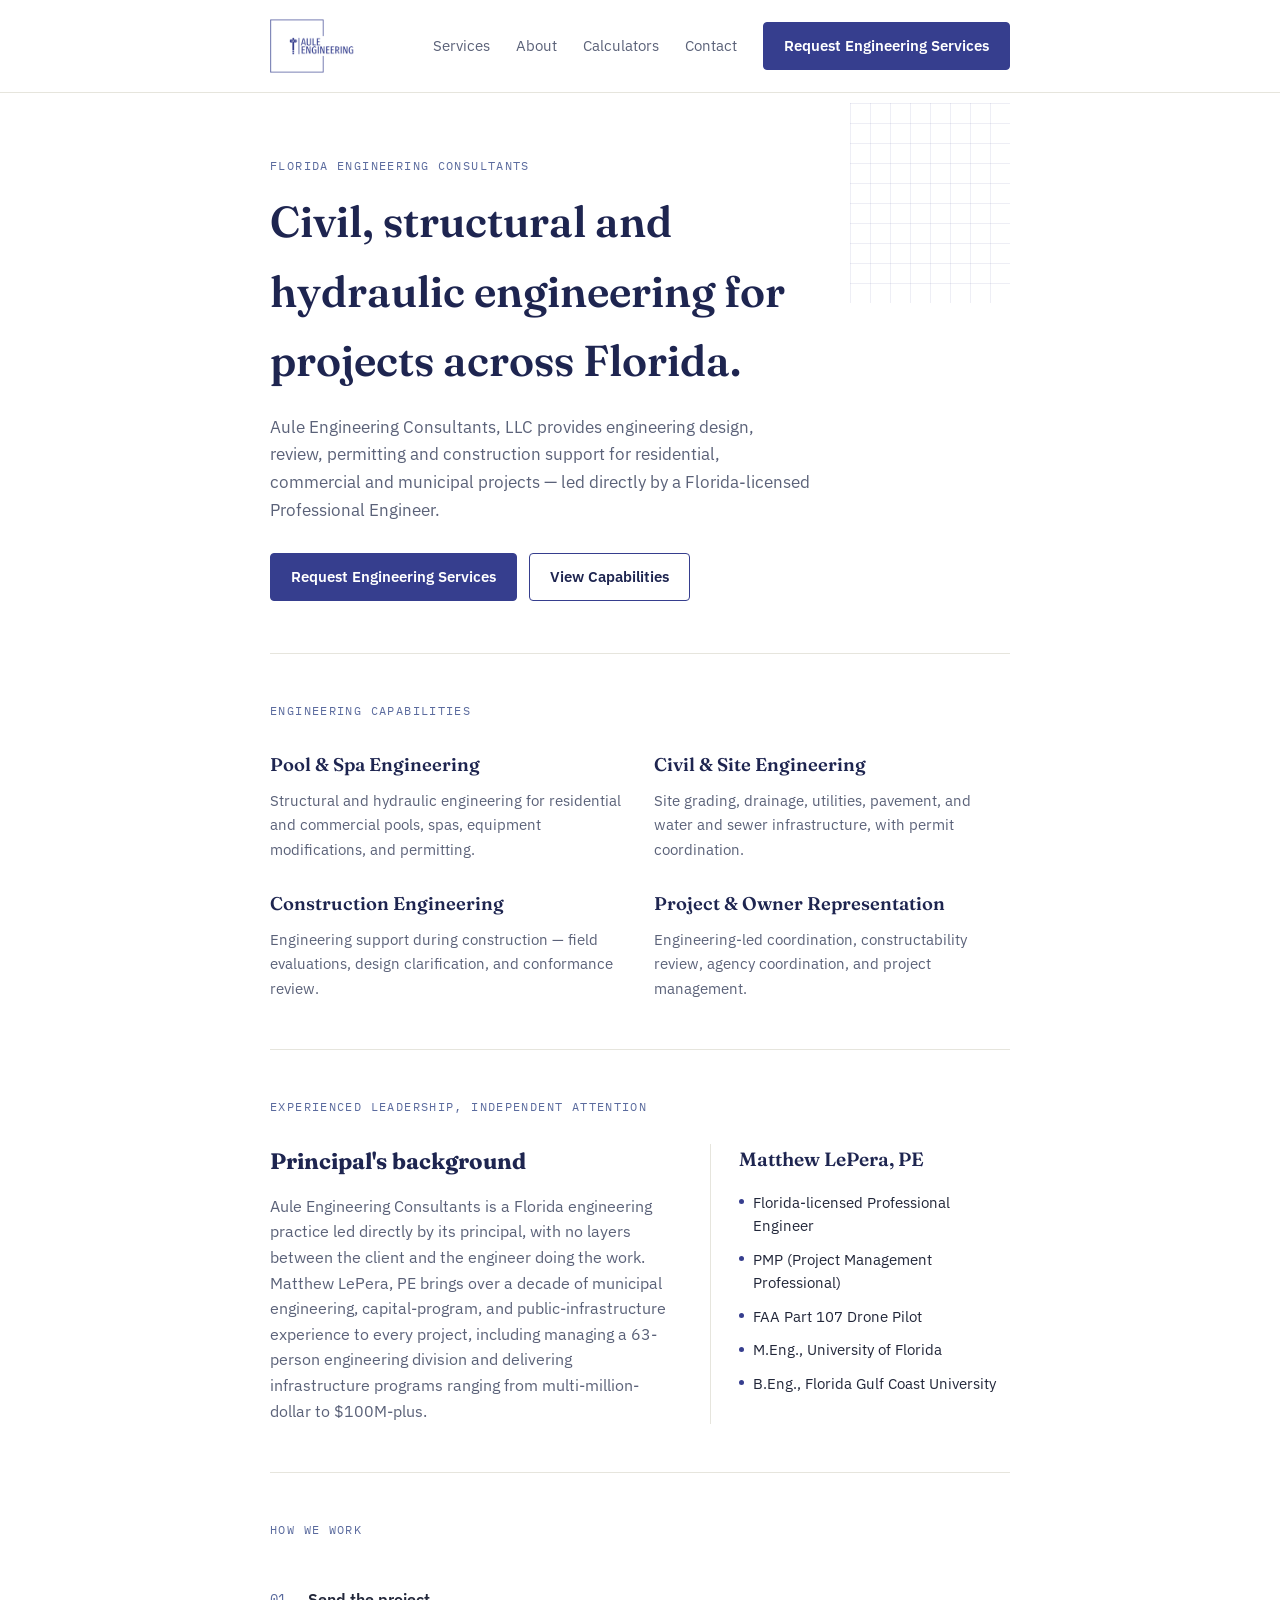
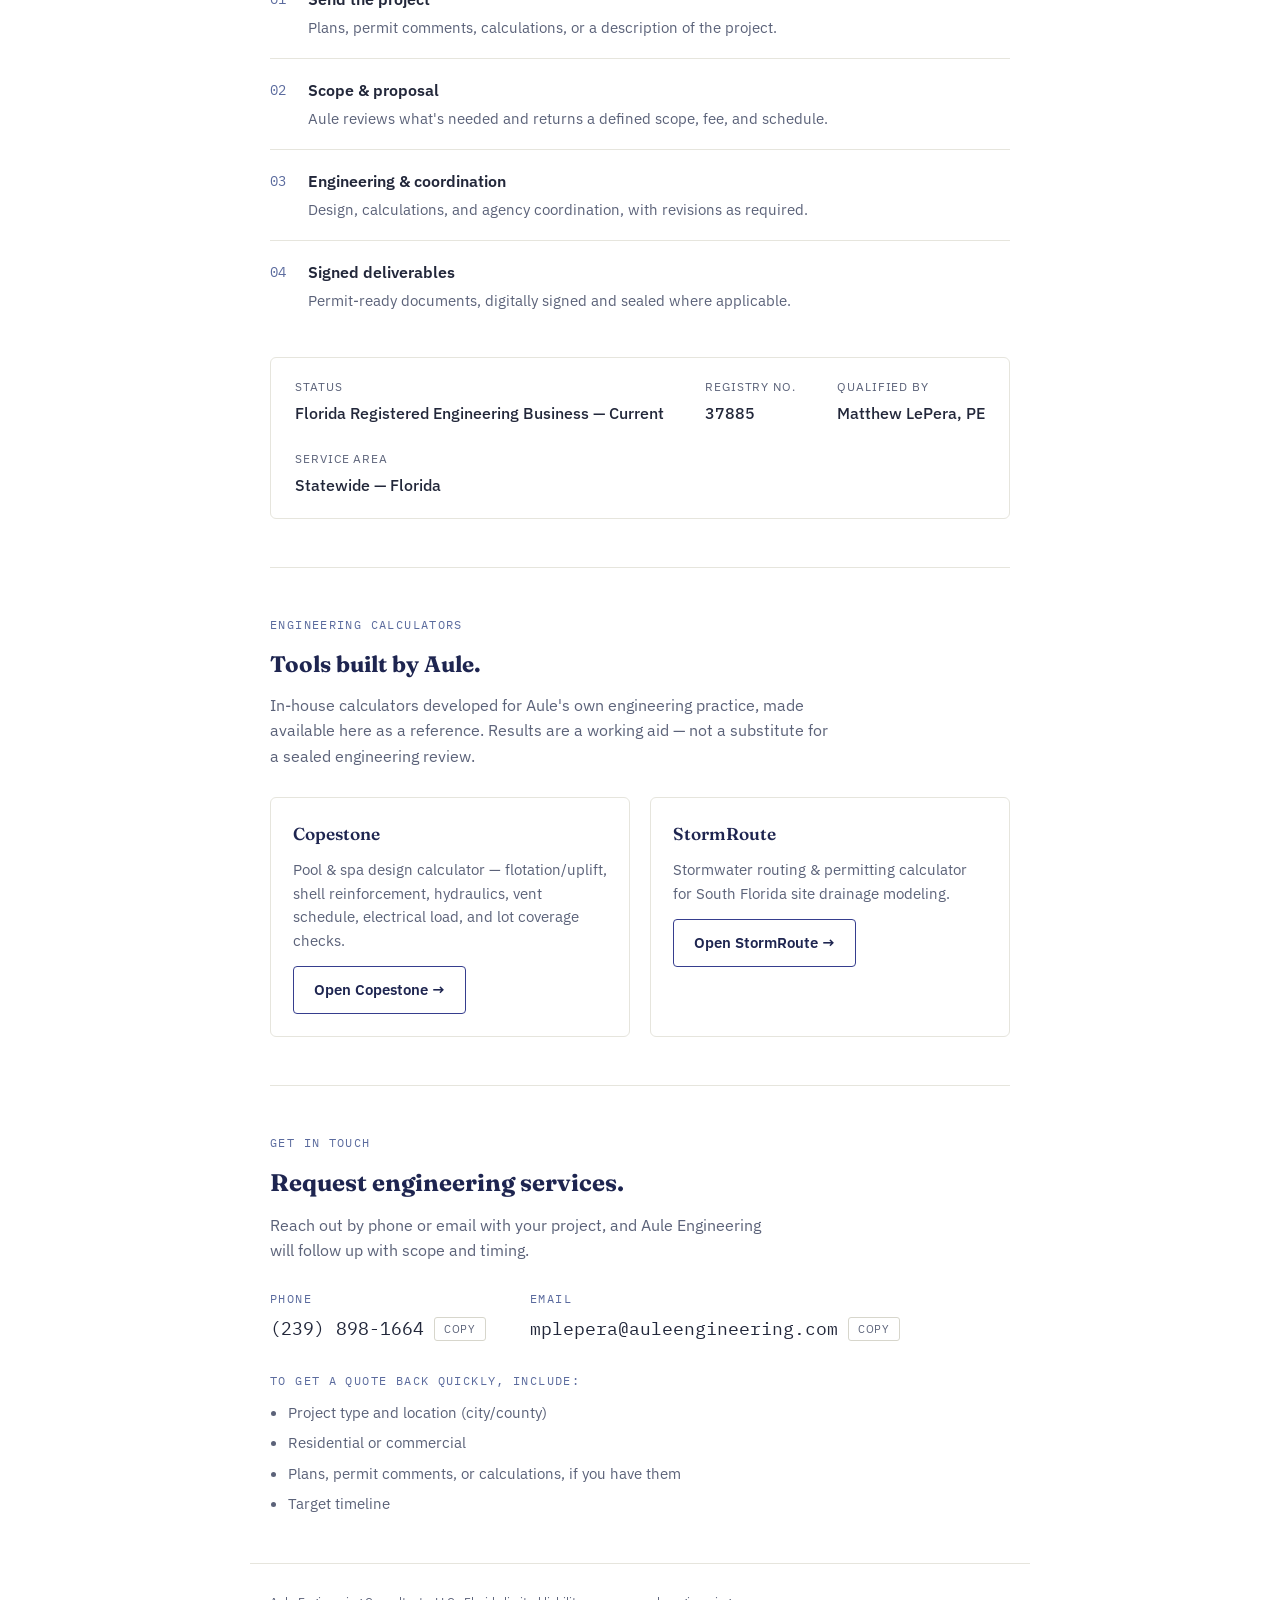
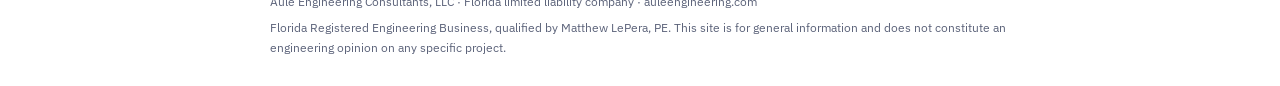
==== index.html @ a4d95a97 "Add files via upload" ====
<!doctype html>
<html lang="en">
<head>
<meta charset="utf-8">
<meta name="viewport" content="width=device-width, initial-scale=1">
<title>Aule Engineering</title>
<meta name="description" content="Aule Engineering Consultants, LLC — Florida engineering consulting: pool &amp; spa, civil &amp; site, construction engineering, and project representation.">
<link rel="icon" type="image/png" href="favicon.png">
<link rel="preconnect" href="https://fonts.googleapis.com">
<link rel="preconnect" href="https://fonts.gstatic.com" crossorigin>
<link href="https://fonts.googleapis.com/css2?family=Fraunces:opsz,wght@9..144,500;9..144,600;9..144,700&family=IBM+Plex+Sans:wght@400;500;600&family=IBM+Plex+Mono:wght@500&display=swap" rel="stylesheet">
<style>
  /* Layout concept: a quiet, white consulting-firm page — logo-led header,
     a calm hero, a four-part capability list, a credentialed principal
     bio, a plain-spoken process section, and a direct contact block.
     White background always (no dark-mode flip); the brand blue is used
     only as an accent. The blueprint motif survives only as one faint
     corner mark in the hero. */
  :root{
    --bg:#FFFFFF; --surface:#FFFFFF; --ink:#22273A; --muted:#5B6279;
    --navy:#1E2550; --brand:#363E8E; --slate:#5B6B9E;
    --line:#E6E5DD; --line-strong:#D7D6CC;
    --font-display:'Fraunces',Georgia,serif;
    --font-body:'IBM Plex Sans',system-ui,sans-serif;
    --font-mono:'IBM Plex Mono',ui-monospace,monospace;
    color-scheme:light;
  }
  /* Background is always white; the brand blue is used only as an accent,
     not swapped for a dark theme. */

  *{box-sizing:border-box}
  body{background:var(--bg); color:var(--ink); font-family:var(--font-body); line-height:1.6; margin:0;}
  .wrap{max-width:780px; margin-inline:auto; padding-inline:20px;}
  h1,h2,h3{font-family:var(--font-display); text-wrap:balance; margin:0; color:var(--navy);}
  p{margin:0;}
  a{color:inherit;}
  .eyebrow{
    font-family:var(--font-mono); font-size:.72rem; letter-spacing:.12em;
    text-transform:uppercase; color:var(--slate); display:block;
  }

  header{
    position:sticky; top:env(safe-area-inset-top,0px); z-index:5;
    background:var(--bg); border-bottom:1px solid var(--line);
  }
  .headrow{display:flex; align-items:center; justify-content:space-between; gap:16px; flex-wrap:wrap; padding-block:14px;}
  .mark{display:flex; align-items:center;}
  .mark .logo-img{height:64px; width:auto; flex:none;}
  nav{display:flex; align-items:center; gap:26px; flex-wrap:wrap;}
  nav a.navlink{font-size:.92rem; color:var(--muted); text-decoration:none; border-bottom:1px solid transparent;}
  nav a.navlink:hover{color:var(--brand); border-color:var(--brand);}

  .btn{
    font-family:var(--font-body); font-weight:600; font-size:.92rem;
    padding:11px 20px; border-radius:4px; border:1px solid var(--brand);
    cursor:pointer; background:none; color:var(--navy); text-decoration:none;
    display:inline-flex; align-items:center; gap:8px; white-space:nowrap;
  }
  .btn.solid{background:var(--brand); color:var(--bg); border-color:var(--brand);}
  .btn:focus-visible{outline:2px solid var(--brand); outline-offset:2px;}

  .hero{padding-block:64px 52px; position:relative; overflow:hidden;}
  .hero .grid-mark{
    position:absolute; right:-40px; top:10px; width:200px; height:200px;
    background-image:
      linear-gradient(rgba(54,62,142,.14) 1px, transparent 1px),
      linear-gradient(90deg, rgba(54,62,142,.14) 1px, transparent 1px);
    background-size:20px 20px; opacity:.6; pointer-events:none;
  }
  .hero h1{font-size:clamp(2rem,4.6vw,2.7rem); max-width:19ch; font-weight:600;}
  .hero p.lede{margin-top:18px; max-width:54ch; color:var(--muted); font-size:1.08rem;}
  .hero .ctarow{display:flex; gap:12px; margin-top:30px; flex-wrap:wrap;}

  section{padding-block:48px; border-top:1px solid var(--line);}
  .cap-grid{display:grid; grid-template-columns:1fr 1fr; gap:28px; margin-top:30px;}
  @media (max-width:560px){ .cap-grid{grid-template-columns:1fr;} }
  .cap{min-width:0;}
  .cap h3{font-size:1.15rem; font-weight:600;}
  .cap p{margin-top:8px; color:var(--muted); font-size:.96rem;}

  .about-grid{display:flex; gap:40px; margin-top:28px; flex-wrap:wrap;}
  .about-bio{flex:1 1 360px; min-width:0;}
  .about-bio p{color:var(--muted); font-size:1rem; margin-top:14px;}
  .creds{flex:1 1 260px; min-width:0; border-left:1px solid var(--line); padding-left:28px;}
  @media (max-width:640px){ .creds{border-left:none; padding-left:0; border-top:1px solid var(--line); padding-top:20px;} }
  .creds .who{font-family:var(--font-display); font-size:1.2rem; font-weight:600; color:var(--navy);}
  .creds ul{list-style:none; margin:16px 0 0; padding:0; display:flex; flex-direction:column; gap:10px;}
  .creds li{font-size:.92rem; color:var(--ink); padding-left:14px; position:relative;}
  .creds li::before{content:""; position:absolute; left:0; top:.55em; width:5px; height:5px; background:var(--brand); border-radius:50%;}

  .steps{display:flex; flex-direction:column; gap:0; margin-top:28px;}
  .step{display:flex; gap:20px; padding-block:18px; border-top:1px solid var(--line);}
  .step:first-child{border-top:none;}
  .step .idx{font-family:var(--font-mono); color:var(--slate); font-size:.85rem; min-width:2.2ch; padding-top:3px;}
  .step .title{font-weight:600; font-size:1.02rem;}
  .step .desc{color:var(--muted); font-size:.94rem; margin-top:4px;}

  .reg-strip{
    margin-top:26px; border:1px solid var(--line); border-radius:6px; background:var(--surface);
    padding:20px 24px; display:flex; flex-wrap:wrap; gap:24px; justify-content:space-between;
  }
  .reg-item .k{font-size:.72rem; letter-spacing:.08em; text-transform:uppercase; color:var(--muted); display:block; margin-bottom:4px;}
  .reg-item .v{font-size:.98rem; font-weight:500;}
  .reg-strip a{color:var(--brand); text-decoration:underline; text-underline-offset:2px;}

  .tools-grid{display:grid; grid-template-columns:1fr 1fr; gap:20px; margin-top:28px;}
  @media (max-width:560px){ .tools-grid{grid-template-columns:1fr;} }
  .tool-card{border:1px solid var(--line); border-radius:6px; padding:22px; display:flex; flex-direction:column; gap:10px;}
  .tool-card h3{font-size:1.08rem; font-weight:600;}
  .tool-card p{color:var(--muted); font-size:.92rem;}
  .tool-card .btn{align-self:flex-start; margin-top:4px;}
  .tool-card .soon{font-family:var(--font-mono); font-size:.72rem; letter-spacing:.08em; text-transform:uppercase; color:var(--slate);}

  .contact-grid{display:flex; gap:40px; flex-wrap:wrap; margin-top:26px;}
  .contact-item{min-width:220px;}
  .contact-item .v{font-family:var(--font-mono); font-size:1.15rem; margin-top:6px; display:flex; align-items:center; gap:10px; flex-wrap:wrap;}
  .copybtn{
    font-family:var(--font-body); font-size:.68rem; letter-spacing:.06em; text-transform:uppercase;
    border:1px solid var(--line-strong); background:none; color:var(--muted); border-radius:3px;
    padding:4px 9px; cursor:pointer;
  }
  .copybtn:hover{border-color:var(--brand); color:var(--brand);}
  .copybtn[data-done="1"]{color:var(--brand); border-color:var(--brand);}
  .intake-note{margin-top:28px; max-width:56ch;}
  .intake-note .eyebrow{margin-bottom:8px;}
  .intake-note ul{margin:10px 0 0; padding-left:18px; color:var(--muted); font-size:.95rem; display:flex; flex-direction:column; gap:6px;}

  footer{padding-block:28px; padding-bottom:calc(28px + env(safe-area-inset-bottom,0px)); border-top:1px solid var(--line);}
  footer p{font-family:var(--font-body); font-size:.78rem; color:var(--muted); line-height:1.6;}
  footer p + p{margin-top:6px;}
</style>
</head>
<body>
<header>
  <div class="wrap headrow">
    <div class="mark">
      <img src="logo.png" alt="Aule Engineering" class="logo-img">
    </div>
    <nav>
      <a class="navlink" href="#services">Services</a>
      <a class="navlink" href="#about">About</a>
      <a class="navlink" href="#tools">Calculators</a>
      <a class="navlink" href="#contact">Contact</a>
      <a class="btn solid" href="#contact">Request Engineering Services</a>
    </nav>
  </div>
</header>

<main class="wrap">
  <section class="hero" style="border-top:none;">
    <div class="grid-mark" aria-hidden="true"></div>
    <span class="eyebrow">Florida Engineering Consultants</span>
    <h1 style="margin-top:12px;">Civil, structural and hydraulic engineering for projects across Florida.</h1>
    <p class="lede">Aule Engineering Consultants, LLC provides engineering design, review, permitting and construction support for residential, commercial and municipal projects &mdash; led directly by a Florida-licensed Professional Engineer.</p>
    <div class="ctarow">
      <a class="btn solid" href="#contact">Request Engineering Services</a>
      <a class="btn" href="#services">View Capabilities</a>
    </div>
  </section>

  <section id="services">
    <span class="eyebrow">Engineering Capabilities</span>
    <div class="cap-grid">
      <div class="cap">
        <h3>Pool &amp; Spa Engineering</h3>
        <p>Structural and hydraulic engineering for residential and commercial pools, spas, equipment modifications, and permitting.</p>
      </div>
      <div class="cap">
        <h3>Civil &amp; Site Engineering</h3>
        <p>Site grading, drainage, utilities, pavement, and water and sewer infrastructure, with permit coordination.</p>
      </div>
      <div class="cap">
        <h3>Construction Engineering</h3>
        <p>Engineering support during construction &mdash; field evaluations, design clarification, and conformance review.</p>
      </div>
      <div class="cap">
        <h3>Project &amp; Owner Representation</h3>
        <p>Engineering-led coordination, constructability review, agency coordination, and project management.</p>
      </div>
    </div>
  </section>

  <section id="about">
    <span class="eyebrow">Experienced Leadership, Independent Attention</span>
    <div class="about-grid">
      <div class="about-bio">
        <h2 style="font-size:1.4rem;">Principal's background</h2>
        <p>Aule Engineering Consultants is a Florida engineering practice led directly by its principal, with no layers between the client and the engineer doing the work. Matthew LePera, PE brings over a decade of municipal engineering, capital-program, and public-infrastructure experience to every project, including managing a 63-person engineering division and delivering infrastructure programs ranging from multi-million-dollar to $100M-plus.</p>
      </div>
      <div class="creds">
        <div class="who">Matthew LePera, PE</div>
        <ul>
          <li>Florida-licensed Professional Engineer</li>
          <li>PMP (Project Management Professional)</li>
          <li>FAA Part 107 Drone Pilot</li>
          <li>M.Eng., University of Florida</li>
          <li>B.Eng., Florida Gulf Coast University</li>
        </ul>
      </div>
    </div>
  </section>

  <section>
    <span class="eyebrow">How We Work</span>
    <div class="steps">
      <div class="step">
        <div class="idx">01</div>
        <div><div class="title">Send the project</div><div class="desc">Plans, permit comments, calculations, or a description of the project.</div></div>
      </div>
      <div class="step">
        <div class="idx">02</div>
        <div><div class="title">Scope &amp; proposal</div><div class="desc">Aule reviews what's needed and returns a defined scope, fee, and schedule.</div></div>
      </div>
      <div class="step">
        <div class="idx">03</div>
        <div><div class="title">Engineering &amp; coordination</div><div class="desc">Design, calculations, and agency coordination, with revisions as required.</div></div>
      </div>
      <div class="step">
        <div class="idx">04</div>
        <div><div class="title">Signed deliverables</div><div class="desc">Permit-ready documents, digitally signed and sealed where applicable.</div></div>
      </div>
    </div>
    <div class="reg-strip">
      <div class="reg-item">
        <span class="k">Status</span>
        <span class="v">Florida Registered Engineering Business &mdash; Current</span>
      </div>
      <div class="reg-item">
        <span class="k">Registry No.</span>
        <span class="v">37885</span>
      </div>
      <div class="reg-item">
        <span class="k">Qualified By</span>
        <span class="v">Matthew LePera, PE</span>
      </div>
      <div class="reg-item">
        <span class="k">Service Area</span>
        <span class="v">Statewide &mdash; Florida</span>
      </div>
    </div>
  </section>

  <section id="tools">
    <span class="eyebrow">Engineering Calculators</span>
    <h2 style="margin-top:12px; font-size:1.4rem;">Tools built by Aule.</h2>
    <p style="color:var(--muted); margin-top:10px; max-width:56ch;">In-house calculators developed for Aule's own engineering practice, made available here as a reference. Results are a working aid &mdash; not a substitute for a sealed engineering review.</p>
    <div class="tools-grid">
      <div class="tool-card">
        <h3>Copestone</h3>
        <p>Pool &amp; spa design calculator &mdash; flotation/uplift, shell reinforcement, hydraulics, vent schedule, electrical load, and lot coverage checks.</p>
        <a class="btn" href="https://copestone.onrender.com" target="_blank" rel="noopener">Open Copestone &rarr;</a>
      </div>
      <div class="tool-card">
        <h3>StormRoute</h3>
        <p>Stormwater routing &amp; permitting calculator for South Florida site drainage modeling.</p>
        <a class="btn" href="https://hydraulic-modeling.onrender.com" target="_blank" rel="noopener">Open StormRoute &rarr;</a>
      </div>
    </div>
  </section>

  <section id="contact" style="border-bottom:none;">
    <span class="eyebrow">Get in Touch</span>
    <h2 style="margin-top:12px; font-size:1.5rem;">Request engineering services.</h2>
    <p style="color:var(--muted); margin-top:10px; max-width:50ch;">Reach out by phone or email with your project, and Aule Engineering will follow up with scope and timing.</p>
    <div class="contact-grid">
      <div class="contact-item">
        <span class="eyebrow">Phone</span>
        <div class="v">
          <span id="phoneText">(239) 898-1664</span>
          <button class="copybtn" id="copyPhone" type="button">Copy</button>
        </div>
      </div>
      <div class="contact-item">
        <span class="eyebrow">Email</span>
        <div class="v">
          <span id="emailText">mplepera@auleengineering.com</span>
          <button class="copybtn" id="copyEmail" type="button">Copy</button>
        </div>
      </div>
    </div>
    <div class="intake-note">
      <span class="eyebrow">To get a quote back quickly, include:</span>
      <ul>
        <li>Project type and location (city/county)</li>
        <li>Residential or commercial</li>
        <li>Plans, permit comments, or calculations, if you have them</li>
        <li>Target timeline</li>
      </ul>
    </div>
  </section>
</main>

<footer class="wrap">
  <p>Aule Engineering Consultants, LLC &middot; Florida limited liability company &middot; auleengineering.com</p>
  <p>Florida Registered Engineering Business, qualified by Matthew LePera, PE. This site is for general information and does not constitute an engineering opinion on any specific project.</p>
</footer>

<script>
  function wireCopy(btnId, textId){
    var btn = document.getElementById(btnId);
    var el = document.getElementById(textId);
    if(!btn || !el) return;
    btn.addEventListener('click', function(){
      var value = el.textContent;
      function done(){
        btn.textContent = 'Copied';
        btn.setAttribute('data-done','1');
        setTimeout(function(){ btn.textContent='Copy'; btn.removeAttribute('data-done'); }, 1600);
      }
      try{
        navigator.clipboard.writeText(value).then(done).catch(function(){
          try{
            var range = document.createRange();
            range.selectNodeContents(el);
            var sel = window.getSelection();
            sel.removeAllRanges();
            sel.addRange(range);
            done();
          }catch(e){}
        });
      }catch(e){
        try{
          var range = document.createRange();
          range.selectNodeContents(el);
          var sel = window.getSelection();
          sel.removeAllRanges();
          sel.addRange(range);
          done();
        }catch(e2){}
      }
    });
  }
  wireCopy('copyPhone','phoneText');
  wireCopy('copyEmail','emailText');
</script>
</body>
</html>
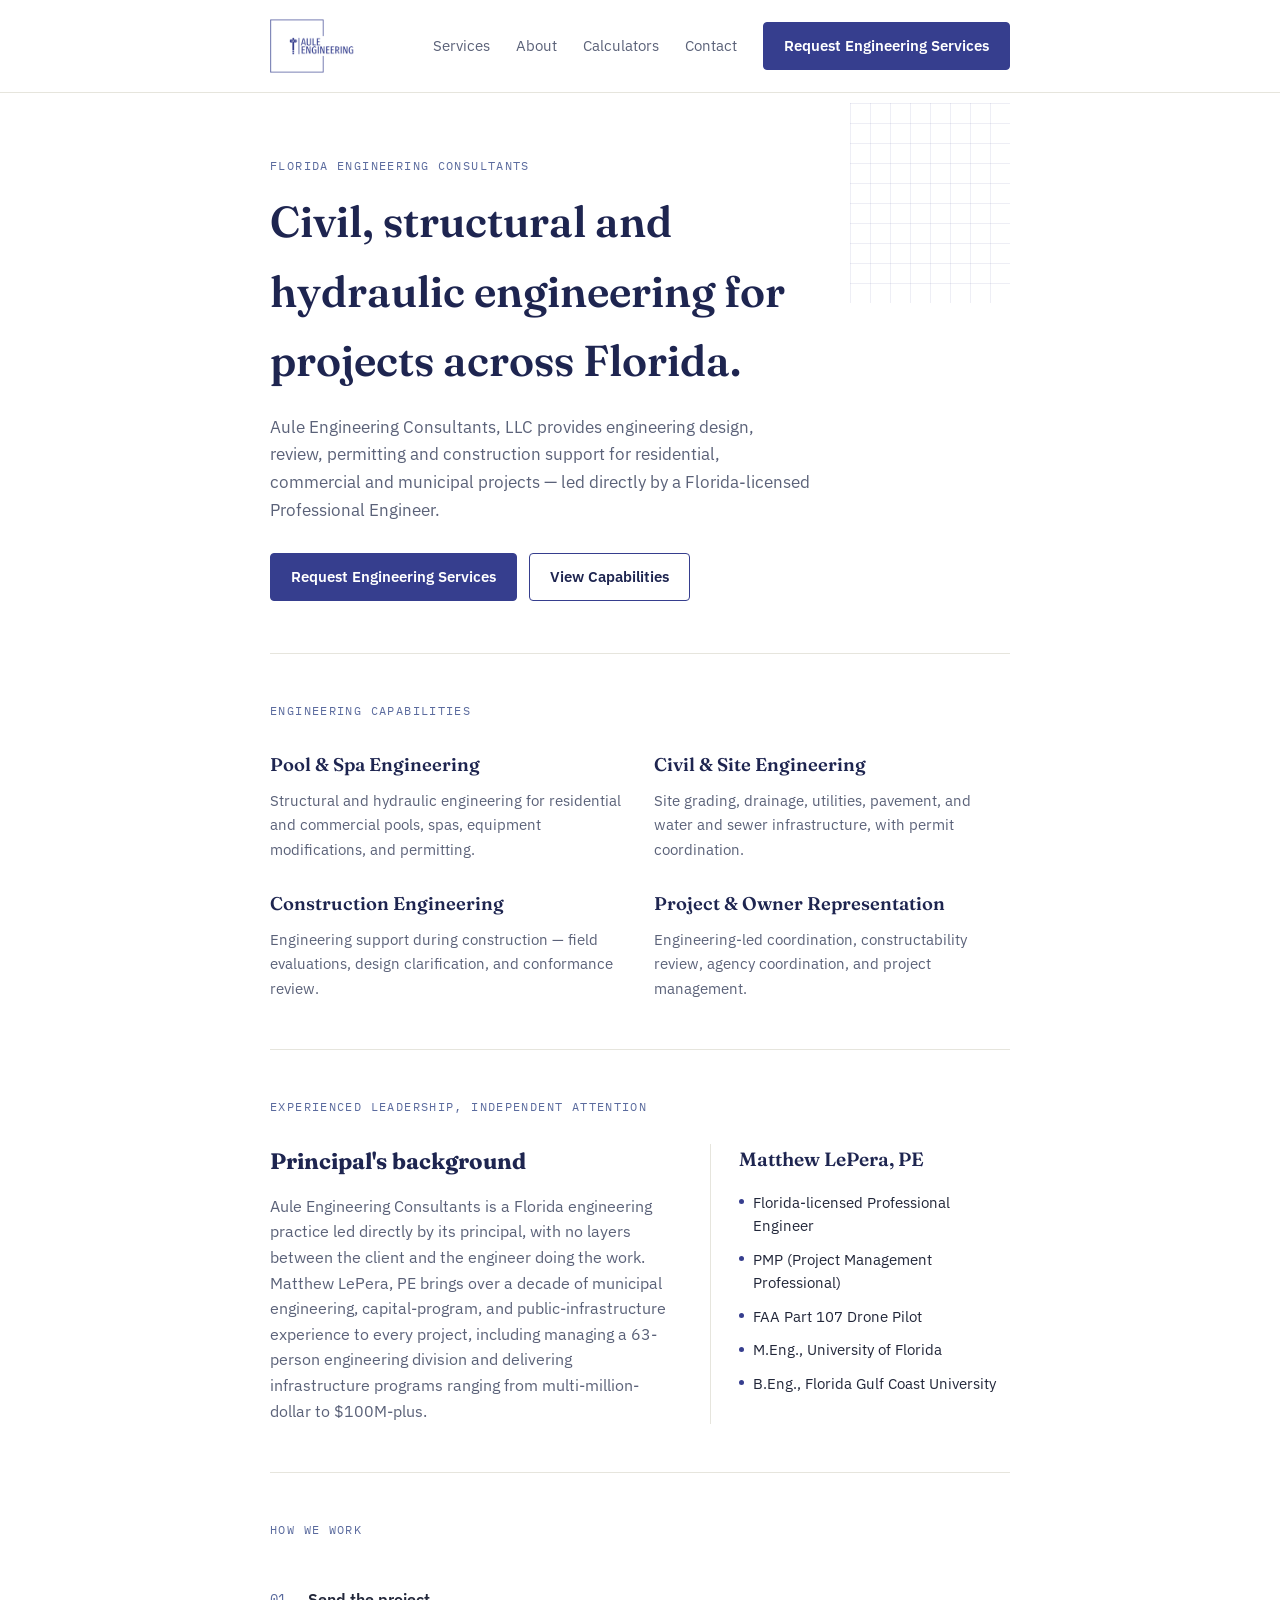
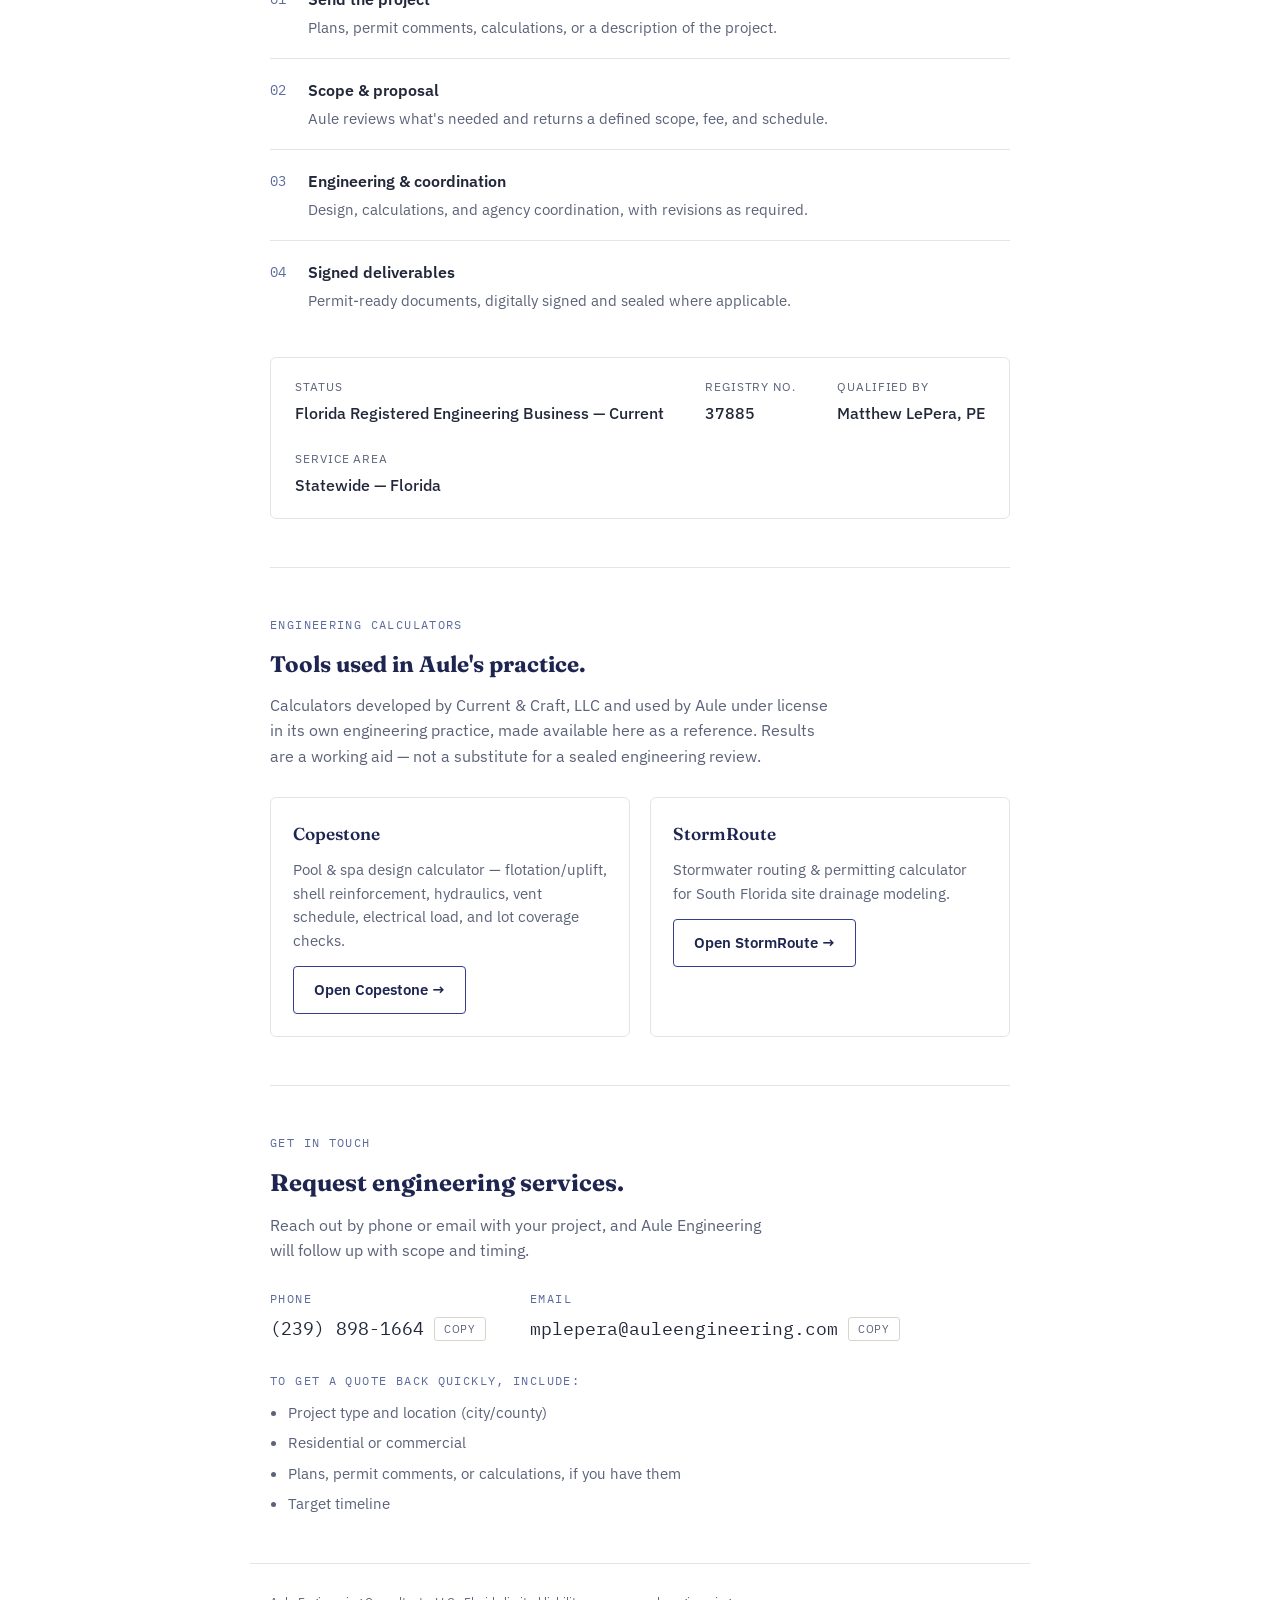
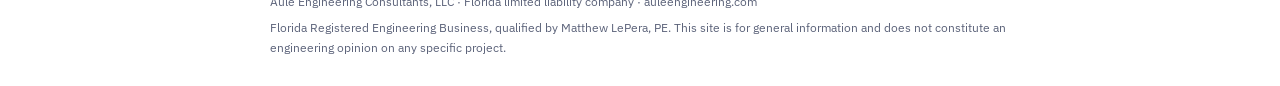
==== commit 3c493b3a: "Add files via upload" ====
--- a/index.html
+++ b/index.html
@@ -242,8 +242,8 @@
 
   <section id="tools">
     <span class="eyebrow">Engineering Calculators</span>
-    <h2 style="margin-top:12px; font-size:1.4rem;">Tools built by Aule.</h2>
-    <p style="color:var(--muted); margin-top:10px; max-width:56ch;">In-house calculators developed for Aule's own engineering practice, made available here as a reference. Results are a working aid &mdash; not a substitute for a sealed engineering review.</p>
+    <h2 style="margin-top:12px; font-size:1.4rem;">Tools used in Aule's practice.</h2>
+    <p style="color:var(--muted); margin-top:10px; max-width:56ch;">Calculators developed by Current &amp; Craft, LLC and used by Aule under license in its own engineering practice, made available here as a reference. Results are a working aid &mdash; not a substitute for a sealed engineering review.</p>
     <div class="tools-grid">
       <div class="tool-card">
         <h3>Copestone</h3>
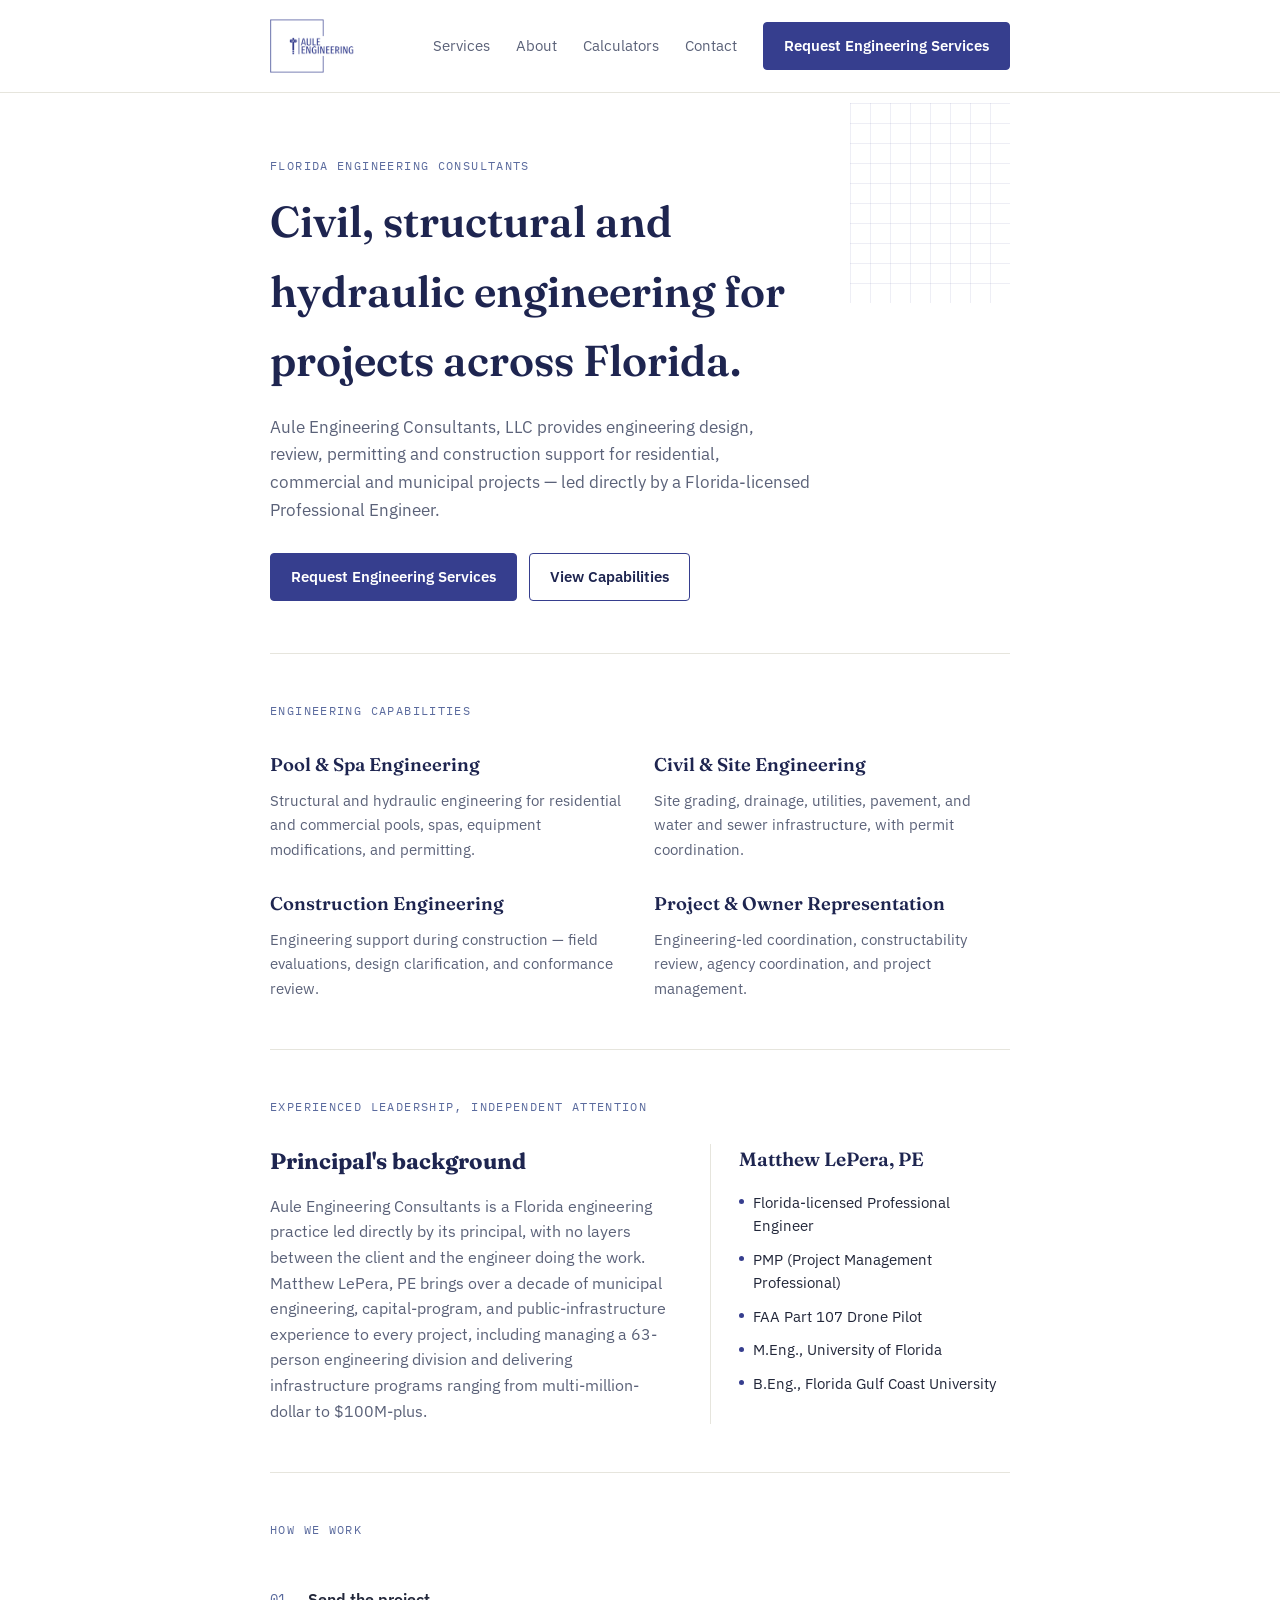
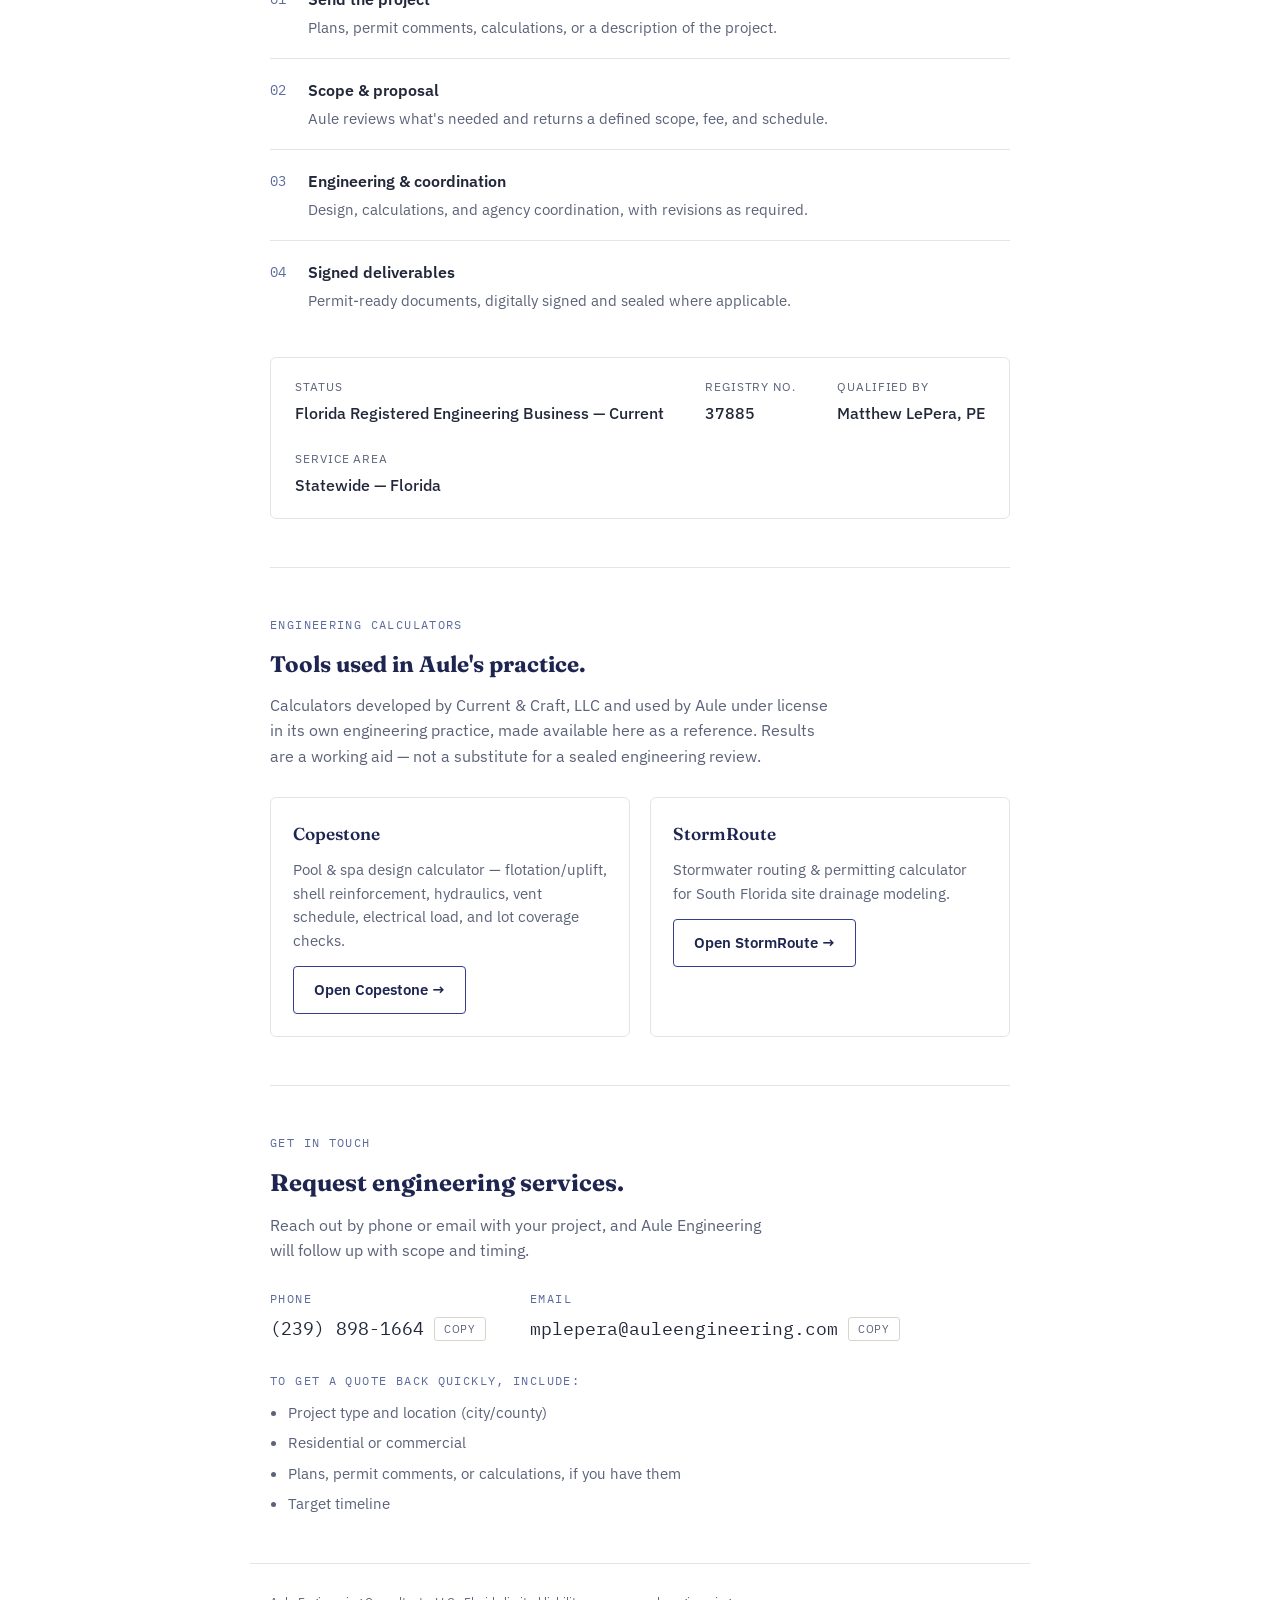
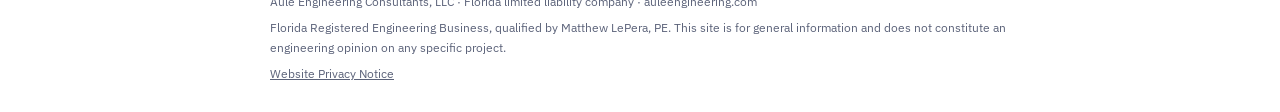
==== commit 88de0fe9: "privacy: remove auto GA tag, require opt-in and link disclosure for Aule" ====
--- a/index.html
+++ b/index.html
@@ -9,6 +9,8 @@
 <link rel="preconnect" href="https://fonts.googleapis.com">
 <link rel="preconnect" href="https://fonts.gstatic.com" crossorigin>
 <link href="https://fonts.googleapis.com/css2?family=Fraunces:opsz,wght@9..144,500;9..144,600;9..144,700&family=IBM+Plex+Sans:wght@400;500;600&family=IBM+Plex+Mono:wght@500&display=swap" rel="stylesheet">
+<!-- Google Analytics is blocked until affirmative consent. -->
+<script defer src="privacy-analytics.js"></script>
 <style>
   /* Layout concept: a quiet, white consulting-firm page — logo-led header,
      a calm hero, a four-part capability list, a credentialed principal
@@ -248,12 +250,12 @@
       <div class="tool-card">
         <h3>Copestone</h3>
         <p>Pool &amp; spa design calculator &mdash; flotation/uplift, shell reinforcement, hydraulics, vent schedule, electrical load, and lot coverage checks.</p>
-        <a class="btn" href="https://copestone.onrender.com" target="_blank" rel="noopener">Open Copestone &rarr;</a>
+        <a class="btn" href="https://copestone.onrender.com" target="_blank" rel="noopener" data-tool="copestone">Open Copestone &rarr;</a>
       </div>
       <div class="tool-card">
         <h3>StormRoute</h3>
         <p>Stormwater routing &amp; permitting calculator for South Florida site drainage modeling.</p>
-        <a class="btn" href="https://hydraulic-modeling.onrender.com" target="_blank" rel="noopener">Open StormRoute &rarr;</a>
+        <a class="btn" href="https://hydraulic-modeling.onrender.com" target="_blank" rel="noopener" data-tool="stormroute">Open StormRoute &rarr;</a>
       </div>
     </div>
   </section>
@@ -293,6 +295,7 @@
 <footer class="wrap">
   <p>Aule Engineering Consultants, LLC &middot; Florida limited liability company &middot; auleengineering.com</p>
   <p>Florida Registered Engineering Business, qualified by Matthew LePera, PE. This site is for general information and does not constitute an engineering opinion on any specific project.</p>
+  <p><a href="privacy.html">Website Privacy Notice</a></p>
 </footer>
 
 <script>
@@ -332,6 +335,72 @@
   }
   wireCopy('copyPhone','phoneText');
   wireCopy('copyEmail','emailText');
+
+  // GA4 click tracking for the calculator cards: fires "calculator_click"
+  // with which tool was opened, separate from the generic outbound-link
+  // event GA's Enhanced Measurement already sends -- this is the one to
+  // filter by in reports.
+  document.querySelectorAll('.tool-card a[data-tool]').forEach(function(a){
+    a.addEventListener('click', function(){
+      if (window.auleAnalyticsAllowed && typeof gtag === 'function') {
+        gtag('event', 'calculator_click', { tool: a.getAttribute('data-tool') });
+      }
+    });
+  });
+
+  // ---- Lead and interest events (GA4) ----
+  function ga(name, params){
+    try { if (window.auleAnalyticsAllowed && typeof gtag === 'function') gtag('event', name, params || {}); } catch(e){}
+  }
+
+  // Phone / email intent: Copy buttons, plus any tel:/mailto: link clicks.
+  var cp = document.getElementById('copyPhone');
+  var ce = document.getElementById('copyEmail');
+  if (cp) cp.addEventListener('click', function(){ ga('contact_phone_click', { method: 'copy' }); });
+  if (ce) ce.addEventListener('click', function(){ ga('contact_email_click', { method: 'copy' }); });
+  document.addEventListener('click', function(e){
+    var a = e.target.closest && e.target.closest('a[href^="tel:"], a[href^="mailto:"]');
+    if (!a) return;
+    ga(a.href.indexOf('tel:') === 0 ? 'contact_phone_click' : 'contact_email_click', { method: 'link' });
+  });
+
+  // "Request Engineering Services" buttons.
+  document.querySelectorAll('a.btn.solid[href="#contact"]').forEach(function(a){
+    a.addEventListener('click', function(){ ga('request_services_click'); });
+  });
+
+  // Section views (fires once per section per visit, when 50% visible).
+  // service_section_view stands in for service-page views on this one-page site.
+  if ('IntersectionObserver' in window) {
+    var names = { services: 'service_section_view', about: 'about_section_view', tools: 'tools_section_view', contact: 'contact_section_view' };
+    var io = new IntersectionObserver(function(entries){
+      entries.forEach(function(en){
+        if (en.isIntersecting && names[en.target.id]) {
+          ga(names[en.target.id]);
+          io.unobserve(en.target);
+        }
+      });
+    }, { threshold: 0.5 });
+    Object.keys(names).forEach(function(id){
+      var el = document.getElementById(id);
+      if (el) io.observe(el);
+    });
+  }
+
+  // qualified_engagement: 60 seconds of ACTIVE time (tab visible and the
+  // visitor scrolled/clicked/typed/moved within the last 30 seconds).
+  (function(){
+    var active = 0, last = Date.now(), fired = false;
+    function touch(){ last = Date.now(); }
+    ['scroll','click','keydown','mousemove','touchstart'].forEach(function(t){
+      window.addEventListener(t, touch, { passive: true });
+    });
+    setInterval(function(){
+      if (fired) return;
+      if (document.visibilityState === 'visible' && Date.now() - last < 30000) active++;
+      if (active >= 60) { fired = true; ga('qualified_engagement', { seconds: 60 }); }
+    }, 1000);
+  })();
 </script>
 </body>
 </html>
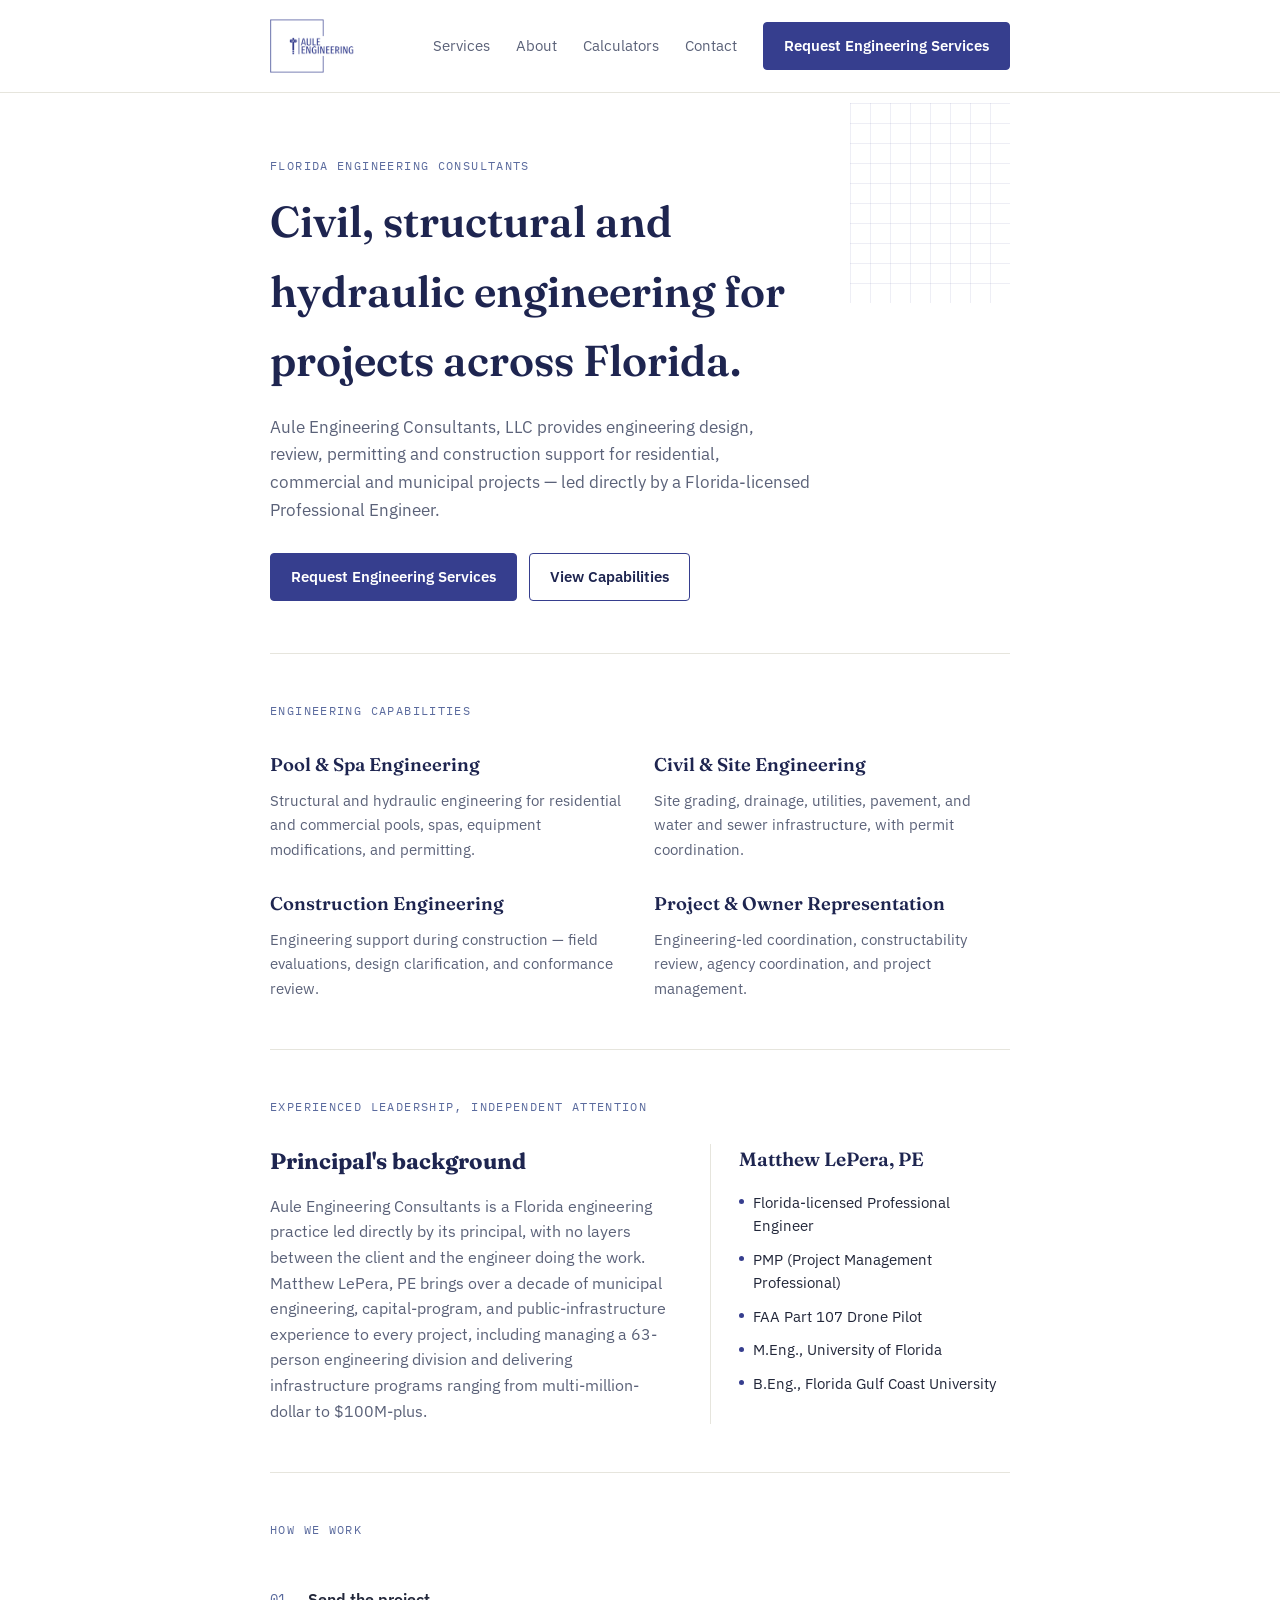
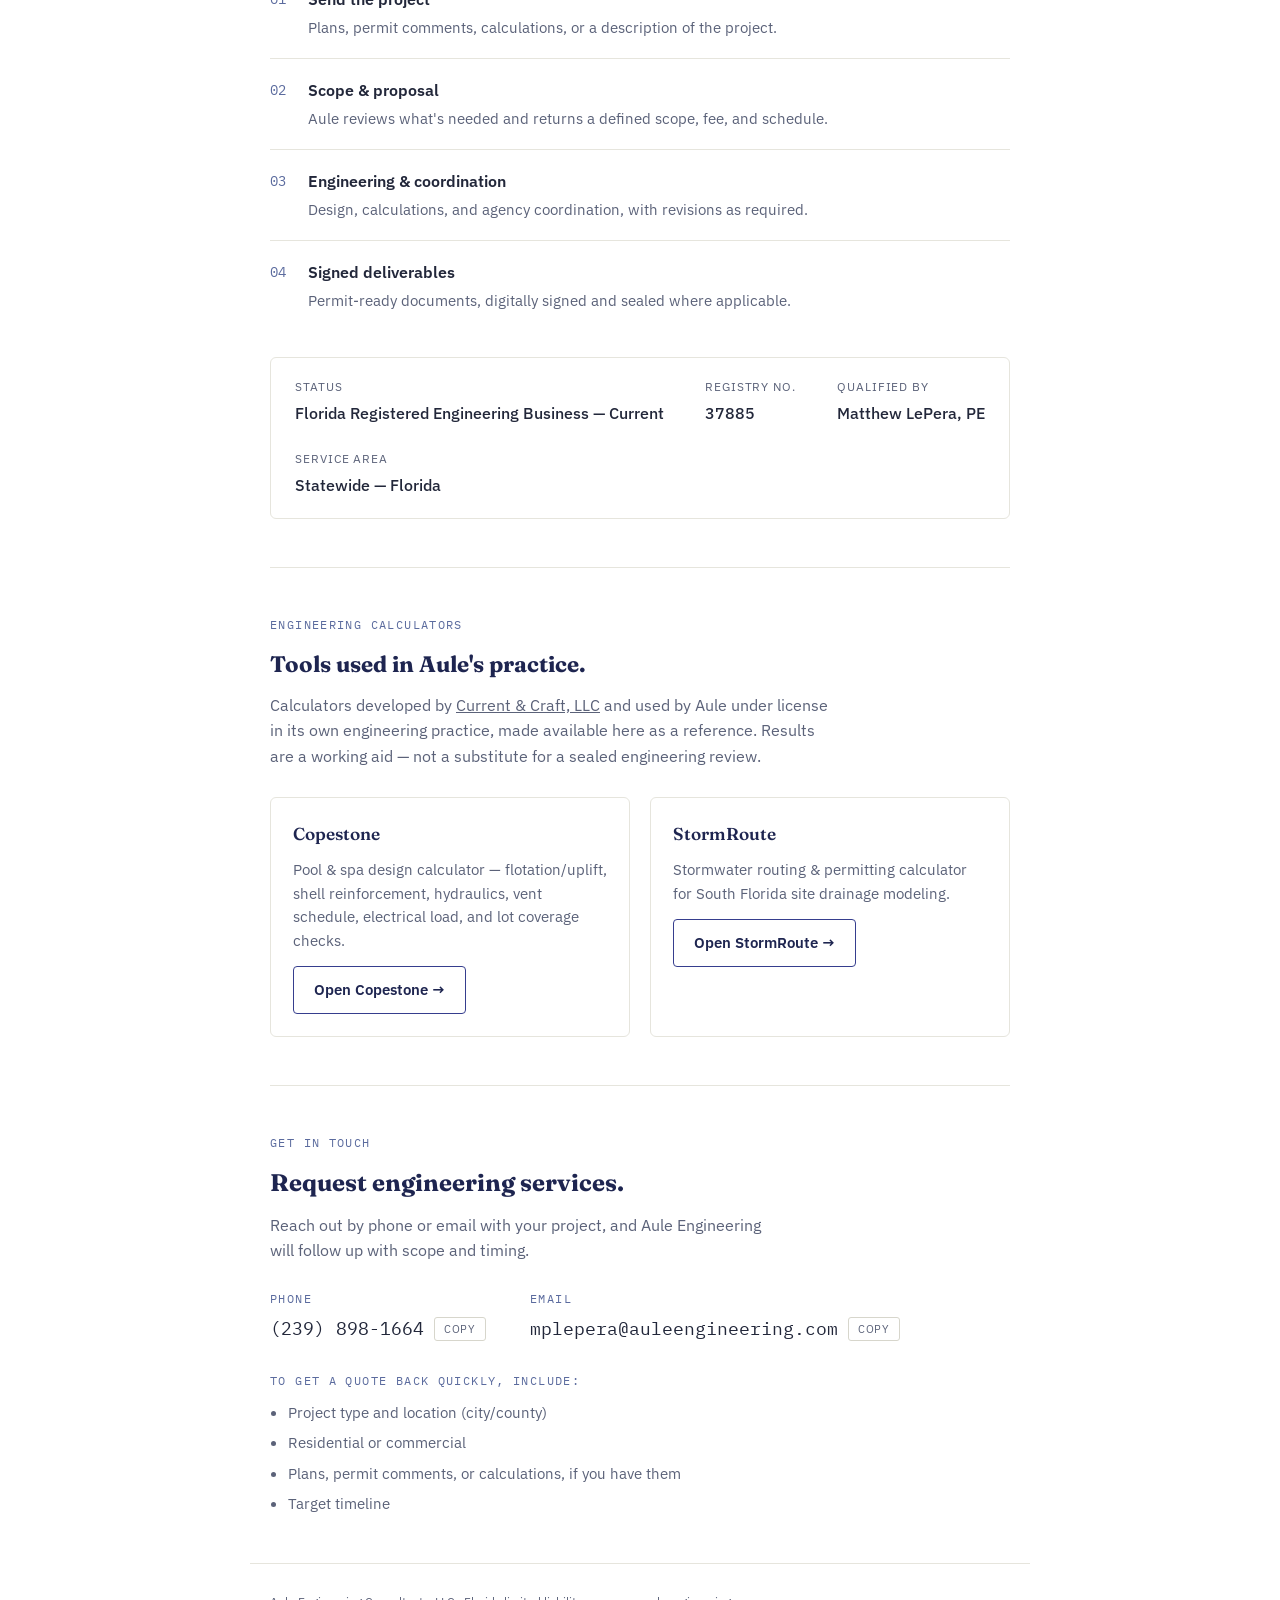
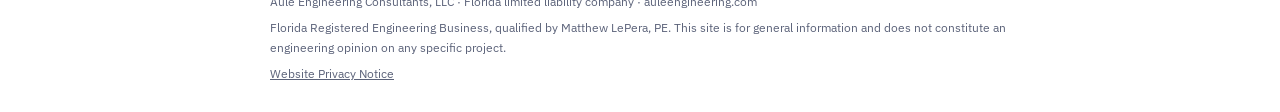
==== commit 35be101b: "Link Current & Craft credit to company website" ====
--- a/index.html
+++ b/index.html
@@ -9,7 +9,7 @@
 <link rel="preconnect" href="https://fonts.googleapis.com">
 <link rel="preconnect" href="https://fonts.gstatic.com" crossorigin>
 <link href="https://fonts.googleapis.com/css2?family=Fraunces:opsz,wght@9..144,500;9..144,600;9..144,700&family=IBM+Plex+Sans:wght@400;500;600&family=IBM+Plex+Mono:wght@500&display=swap" rel="stylesheet">
-<!-- Google Analytics is blocked until affirmative consent. -->
+<!-- Non-advertising GA4 website analytics, with opt-out on the linked privacy page. -->
 <script defer src="privacy-analytics.js"></script>
 <style>
   /* Layout concept: a quiet, white consulting-firm page — logo-led header,
@@ -132,57 +132,57 @@
   footer p + p{margin-top:6px;}
 </style>
 </head>
-<body>
+<body data-page="home">
 <header>
   <div class="wrap headrow">
     <div class="mark">
       <img src="logo.png" alt="Aule Engineering" class="logo-img">
     </div>
     <nav>
-      <a class="navlink" href="#services">Services</a>
-      <a class="navlink" href="#about">About</a>
-      <a class="navlink" href="#tools">Calculators</a>
-      <a class="navlink" href="#contact">Contact</a>
-      <a class="btn solid" href="#contact">Request Engineering Services</a>
+      <a class="navlink" data-analytics-nav="services" href="#services">Services</a>
+      <a class="navlink" data-analytics-nav="about" href="#about">About</a>
+      <a class="navlink" data-analytics-nav="tools" href="#tools">Calculators</a>
+      <a class="navlink" data-analytics-nav="contact" href="#contact">Contact</a>
+      <a class="btn solid" data-analytics-cta="request_services" data-analytics-placement="header" href="#contact">Request Engineering Services</a>
     </nav>
   </div>
 </header>
 
 <main class="wrap">
-  <section class="hero" style="border-top:none;">
+  <section class="hero" data-analytics-section="hero" style="border-top:none;">
     <div class="grid-mark" aria-hidden="true"></div>
     <span class="eyebrow">Florida Engineering Consultants</span>
     <h1 style="margin-top:12px;">Civil, structural and hydraulic engineering for projects across Florida.</h1>
     <p class="lede">Aule Engineering Consultants, LLC provides engineering design, review, permitting and construction support for residential, commercial and municipal projects &mdash; led directly by a Florida-licensed Professional Engineer.</p>
     <div class="ctarow">
-      <a class="btn solid" href="#contact">Request Engineering Services</a>
-      <a class="btn" href="#services">View Capabilities</a>
-    </div>
-  </section>
-
-  <section id="services">
+      <a class="btn solid" data-analytics-cta="request_services" data-analytics-placement="hero" href="#contact">Request Engineering Services</a>
+      <a class="btn" data-analytics-cta="view_capabilities" href="#services">View Capabilities</a>
+    </div>
+  </section>
+
+  <section id="services" data-analytics-section="services">
     <span class="eyebrow">Engineering Capabilities</span>
     <div class="cap-grid">
-      <div class="cap">
+      <div class="cap" data-analytics-service="Pool &amp; Spa Engineering">
         <h3>Pool &amp; Spa Engineering</h3>
         <p>Structural and hydraulic engineering for residential and commercial pools, spas, equipment modifications, and permitting.</p>
       </div>
-      <div class="cap">
+      <div class="cap" data-analytics-service="Civil &amp; Site Engineering">
         <h3>Civil &amp; Site Engineering</h3>
         <p>Site grading, drainage, utilities, pavement, and water and sewer infrastructure, with permit coordination.</p>
       </div>
-      <div class="cap">
+      <div class="cap" data-analytics-service="Construction Engineering">
         <h3>Construction Engineering</h3>
         <p>Engineering support during construction &mdash; field evaluations, design clarification, and conformance review.</p>
       </div>
-      <div class="cap">
+      <div class="cap" data-analytics-service="Project &amp; Owner Representation">
         <h3>Project &amp; Owner Representation</h3>
         <p>Engineering-led coordination, constructability review, agency coordination, and project management.</p>
       </div>
     </div>
   </section>
 
-  <section id="about">
+  <section id="about" data-analytics-section="about">
     <span class="eyebrow">Experienced Leadership, Independent Attention</span>
     <div class="about-grid">
       <div class="about-bio">
@@ -202,7 +202,7 @@
     </div>
   </section>
 
-  <section>
+  <section id="process" data-analytics-section="process">
     <span class="eyebrow">How We Work</span>
     <div class="steps">
       <div class="step">
@@ -242,17 +242,17 @@
     </div>
   </section>
 
-  <section id="tools">
+  <section id="tools" data-analytics-section="tools">
     <span class="eyebrow">Engineering Calculators</span>
     <h2 style="margin-top:12px; font-size:1.4rem;">Tools used in Aule's practice.</h2>
-    <p style="color:var(--muted); margin-top:10px; max-width:56ch;">Calculators developed by Current &amp; Craft, LLC and used by Aule under license in its own engineering practice, made available here as a reference. Results are a working aid &mdash; not a substitute for a sealed engineering review.</p>
+    <p style="color:var(--muted); margin-top:10px; max-width:56ch;">Calculators developed by <a href="https://currentandcraft.net/" target="_blank" rel="noopener noreferrer">Current &amp; Craft, LLC</a> and used by Aule under license in its own engineering practice, made available here as a reference. Results are a working aid &mdash; not a substitute for a sealed engineering review.</p>
     <div class="tools-grid">
-      <div class="tool-card">
+      <div class="tool-card" data-analytics-tool="copestone">
         <h3>Copestone</h3>
         <p>Pool &amp; spa design calculator &mdash; flotation/uplift, shell reinforcement, hydraulics, vent schedule, electrical load, and lot coverage checks.</p>
         <a class="btn" href="https://copestone.onrender.com" target="_blank" rel="noopener" data-tool="copestone">Open Copestone &rarr;</a>
       </div>
-      <div class="tool-card">
+      <div class="tool-card" data-analytics-tool="stormroute">
         <h3>StormRoute</h3>
         <p>Stormwater routing &amp; permitting calculator for South Florida site drainage modeling.</p>
         <a class="btn" href="https://hydraulic-modeling.onrender.com" target="_blank" rel="noopener" data-tool="stormroute">Open StormRoute &rarr;</a>
@@ -260,7 +260,7 @@
     </div>
   </section>
 
-  <section id="contact" style="border-bottom:none;">
+  <section id="contact" data-analytics-section="contact" style="border-bottom:none;">
     <span class="eyebrow">Get in Touch</span>
     <h2 style="margin-top:12px; font-size:1.5rem;">Request engineering services.</h2>
     <p style="color:var(--muted); margin-top:10px; max-width:50ch;">Reach out by phone or email with your project, and Aule Engineering will follow up with scope and timing.</p>
@@ -269,14 +269,14 @@
         <span class="eyebrow">Phone</span>
         <div class="v">
           <span id="phoneText">(239) 898-1664</span>
-          <button class="copybtn" id="copyPhone" type="button">Copy</button>
+          <button class="copybtn" id="copyPhone" data-analytics-contact="phone" type="button">Copy</button>
         </div>
       </div>
       <div class="contact-item">
         <span class="eyebrow">Email</span>
         <div class="v">
           <span id="emailText">mplepera@auleengineering.com</span>
-          <button class="copybtn" id="copyEmail" type="button">Copy</button>
+          <button class="copybtn" id="copyEmail" data-analytics-contact="email" type="button">Copy</button>
         </div>
       </div>
     </div>
@@ -336,71 +336,8 @@
   wireCopy('copyPhone','phoneText');
   wireCopy('copyEmail','emailText');
 
-  // GA4 click tracking for the calculator cards: fires "calculator_click"
-  // with which tool was opened, separate from the generic outbound-link
-  // event GA's Enhanced Measurement already sends -- this is the one to
-  // filter by in reports.
-  document.querySelectorAll('.tool-card a[data-tool]').forEach(function(a){
-    a.addEventListener('click', function(){
-      if (window.auleAnalyticsAllowed && typeof gtag === 'function') {
-        gtag('event', 'calculator_click', { tool: a.getAttribute('data-tool') });
-      }
-    });
-  });
-
-  // ---- Lead and interest events (GA4) ----
-  function ga(name, params){
-    try { if (window.auleAnalyticsAllowed && typeof gtag === 'function') gtag('event', name, params || {}); } catch(e){}
-  }
-
-  // Phone / email intent: Copy buttons, plus any tel:/mailto: link clicks.
-  var cp = document.getElementById('copyPhone');
-  var ce = document.getElementById('copyEmail');
-  if (cp) cp.addEventListener('click', function(){ ga('contact_phone_click', { method: 'copy' }); });
-  if (ce) ce.addEventListener('click', function(){ ga('contact_email_click', { method: 'copy' }); });
-  document.addEventListener('click', function(e){
-    var a = e.target.closest && e.target.closest('a[href^="tel:"], a[href^="mailto:"]');
-    if (!a) return;
-    ga(a.href.indexOf('tel:') === 0 ? 'contact_phone_click' : 'contact_email_click', { method: 'link' });
-  });
-
-  // "Request Engineering Services" buttons.
-  document.querySelectorAll('a.btn.solid[href="#contact"]').forEach(function(a){
-    a.addEventListener('click', function(){ ga('request_services_click'); });
-  });
-
-  // Section views (fires once per section per visit, when 50% visible).
-  // service_section_view stands in for service-page views on this one-page site.
-  if ('IntersectionObserver' in window) {
-    var names = { services: 'service_section_view', about: 'about_section_view', tools: 'tools_section_view', contact: 'contact_section_view' };
-    var io = new IntersectionObserver(function(entries){
-      entries.forEach(function(en){
-        if (en.isIntersecting && names[en.target.id]) {
-          ga(names[en.target.id]);
-          io.unobserve(en.target);
-        }
-      });
-    }, { threshold: 0.5 });
-    Object.keys(names).forEach(function(id){
-      var el = document.getElementById(id);
-      if (el) io.observe(el);
-    });
-  }
-
-  // qualified_engagement: 60 seconds of ACTIVE time (tab visible and the
-  // visitor scrolled/clicked/typed/moved within the last 30 seconds).
-  (function(){
-    var active = 0, last = Date.now(), fired = false;
-    function touch(){ last = Date.now(); }
-    ['scroll','click','keydown','mousemove','touchstart'].forEach(function(t){
-      window.addEventListener(t, touch, { passive: true });
-    });
-    setInterval(function(){
-      if (fired) return;
-      if (document.visibilityState === 'visible' && Date.now() - last < 30000) active++;
-      if (active >= 60) { fired = true; ga('qualified_engagement', { seconds: 60 }); }
-    }, 1000);
-  })();
+  // Privacy-aware site analytics is handled by privacy-analytics.js.
+  // No phone numbers, email addresses, form data, or project data are included in GA4 events.
 </script>
 </body>
 </html>
